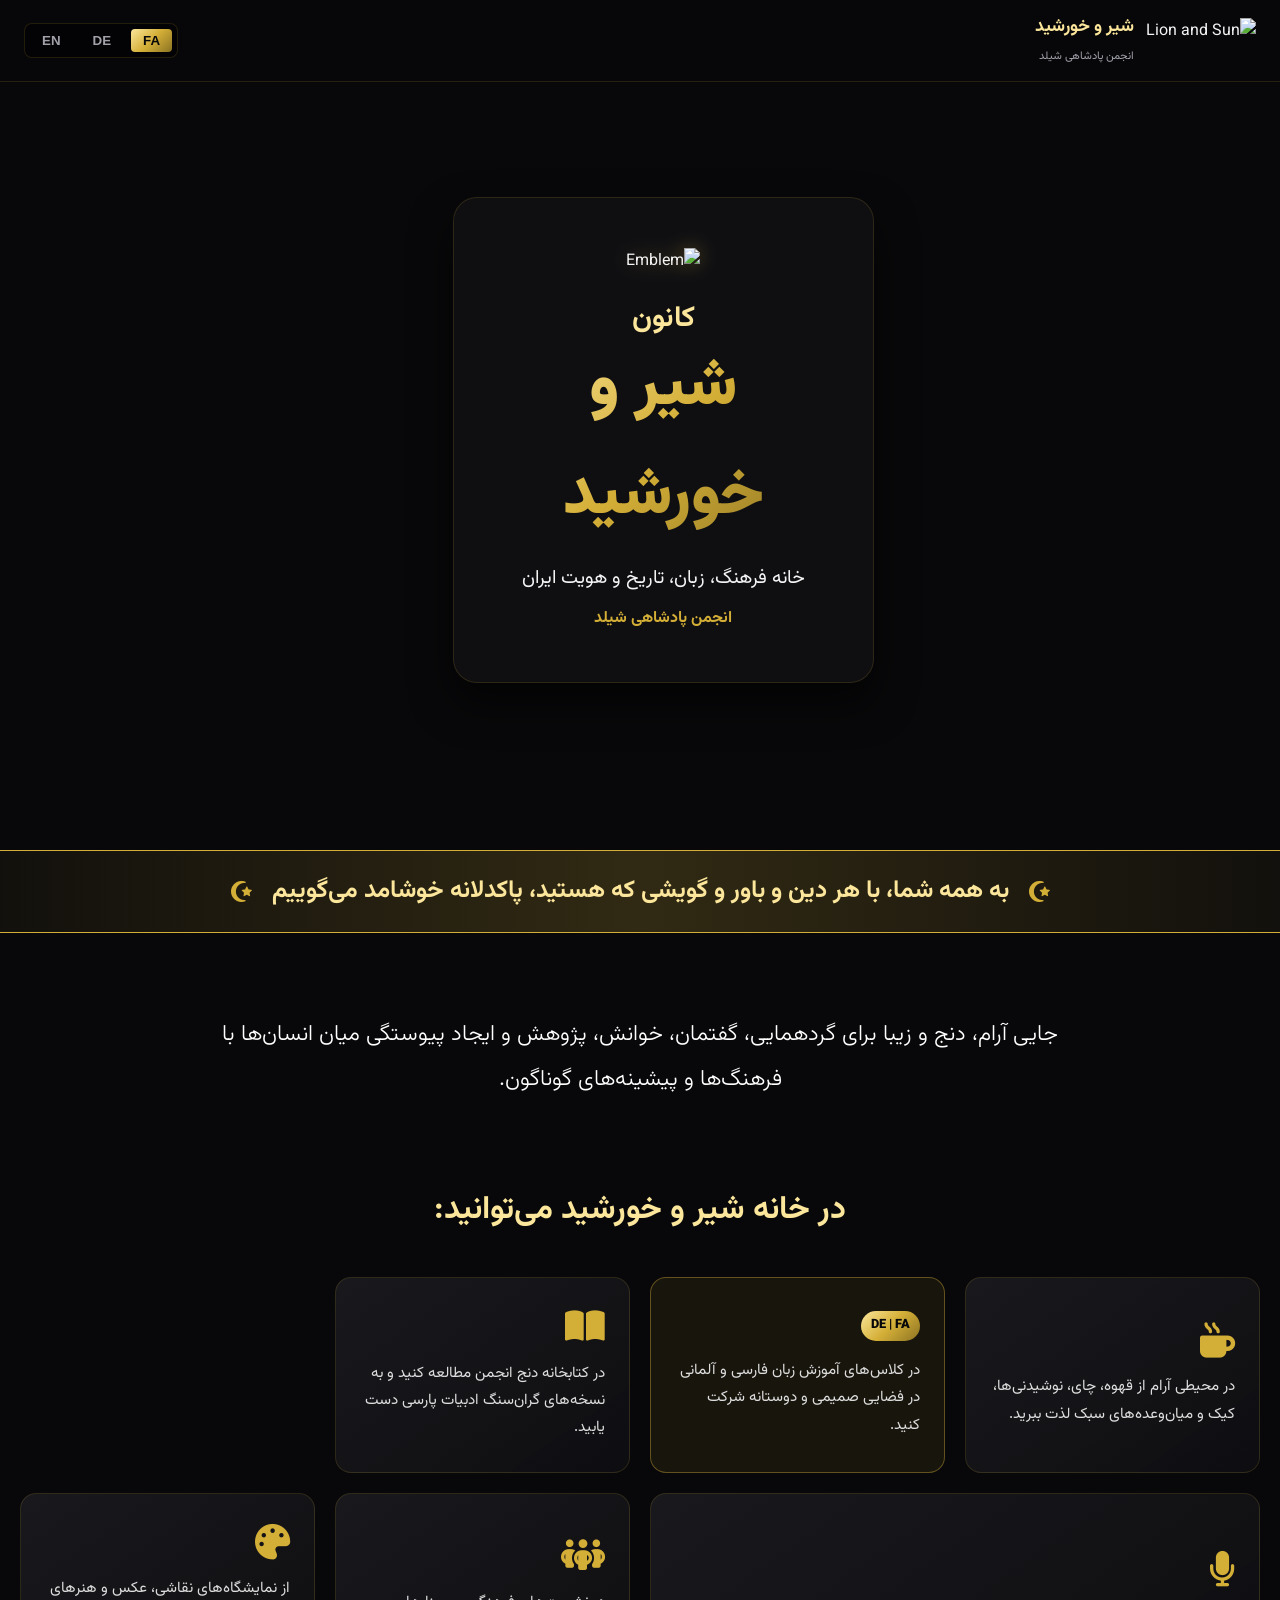
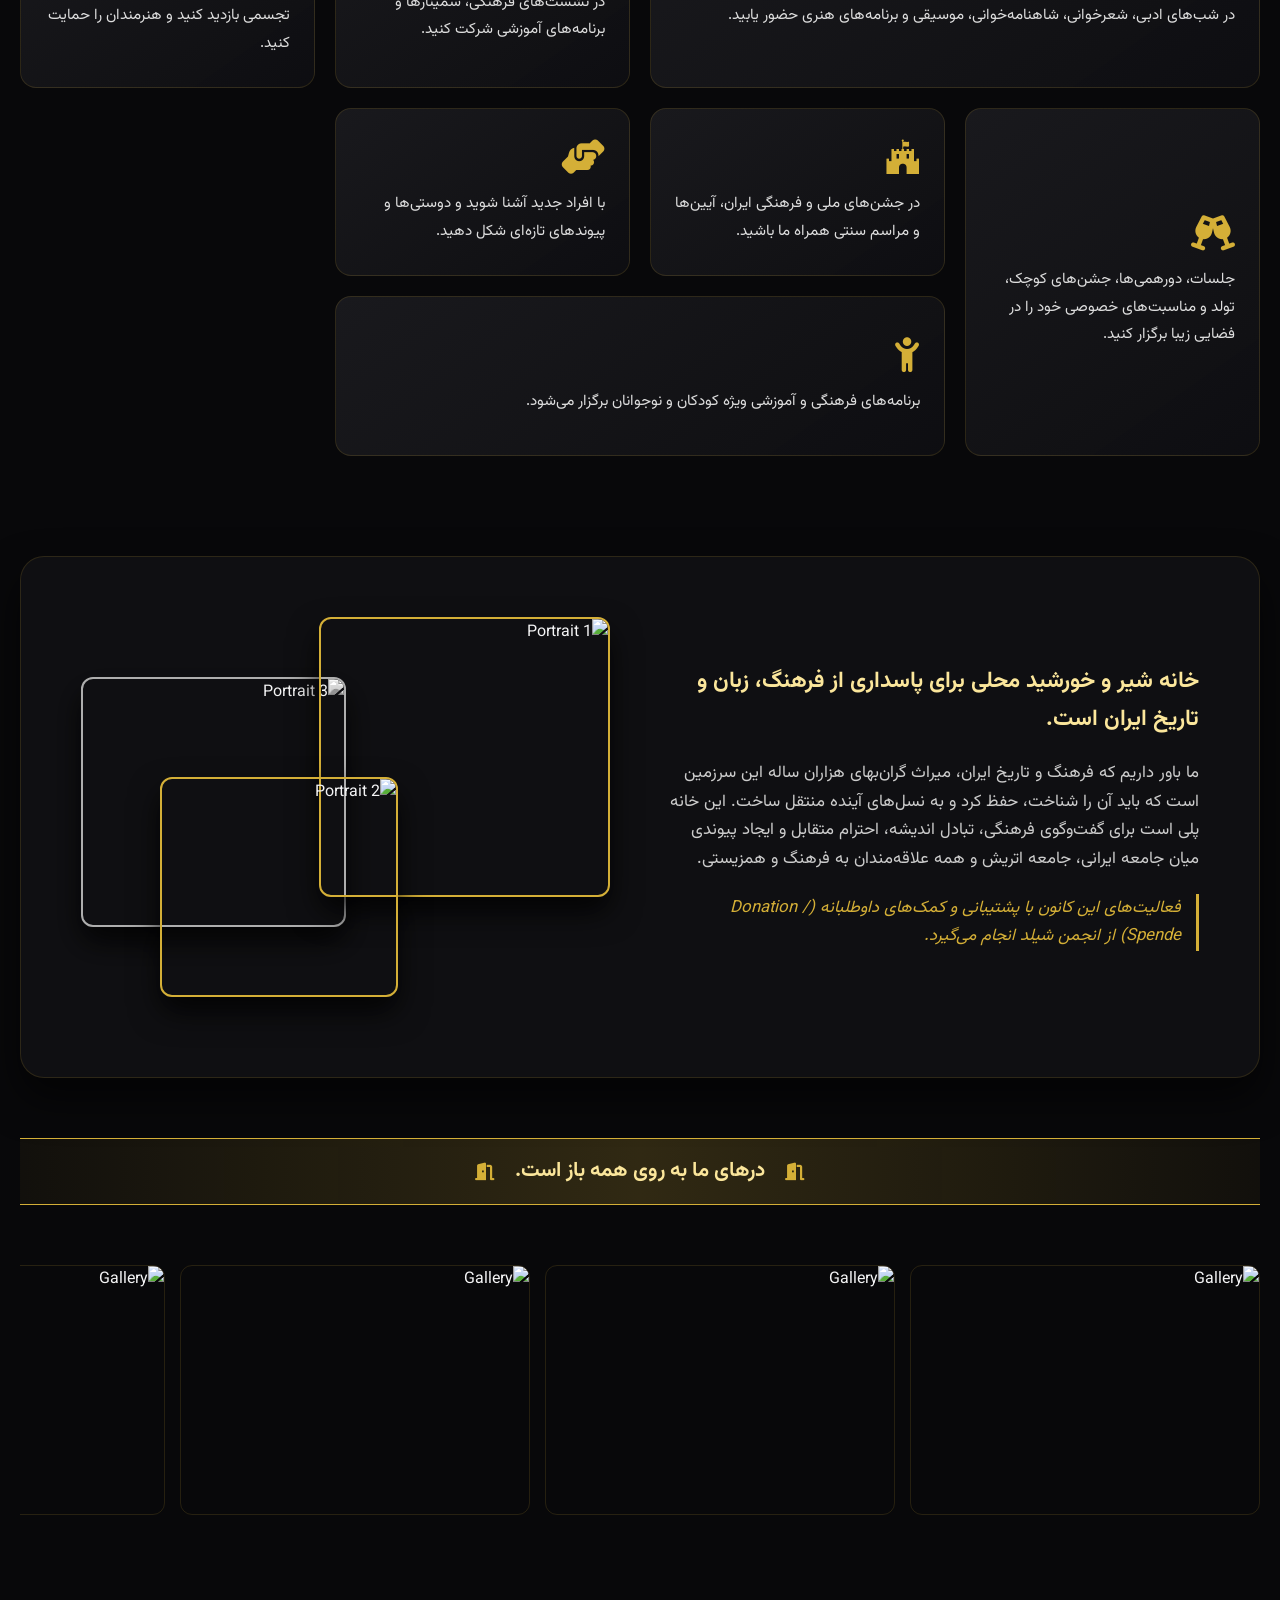
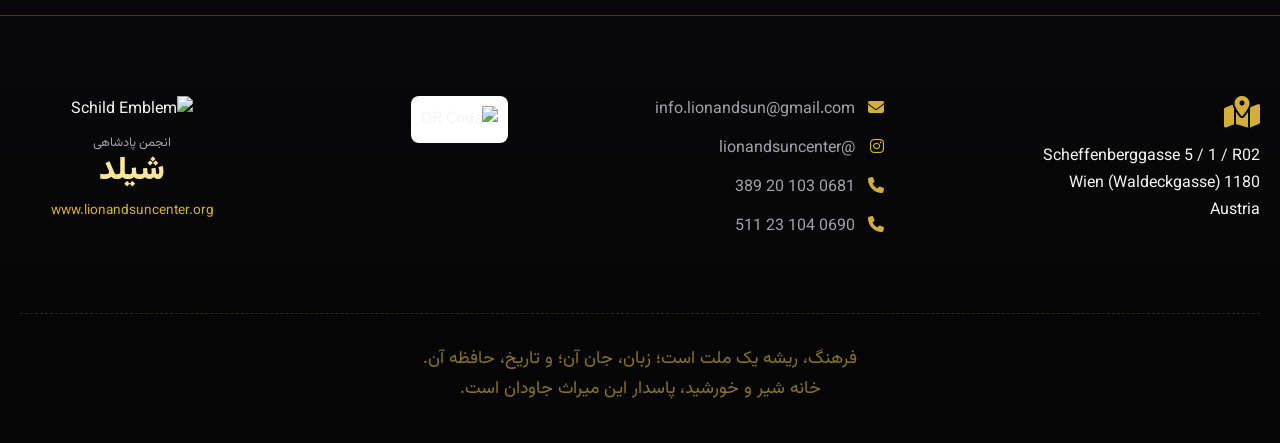
==== __index.html @ ae2c1c5e "Rename index.html to __index.html" ====
<!DOCTYPE html>
<html lang="fa" dir="rtl">
<head>
    <meta charset="UTF-8">
    <meta name="viewport" content="width=device-width, initial-scale=1.0">
    <title>کانون شیر و خورشید | خانه فرهنگ ایران</title>
    
    <!-- Premium Fonts -->
    <link rel="preconnect" href="https://fonts.googleapis.com">
    <link rel="preconnect" href="https://fonts.gstatic.com" crossorigin>
    <link href="https://fonts.googleapis.com/css2?family=Playfair+Display:ital,wght@0,400..700;1,400..700&family=Vazirmatn:wght@300;400;500;700;900&display=swap" rel="stylesheet">
    
    <!-- Icons -->
    <link rel="stylesheet" href="https://cdnjs.cloudflare.com/ajax/libs/font-awesome/6.5.1/css/all.min.css">
    
    <link rel="stylesheet" href="css/style.css">
</head>
<body>

    <!-- Fixed Glass Navigation -->
    <nav class="glass-nav">
        <div class="nav-content">
            <div class="logo-group">
                <img src="assets/images/logo.png" alt="Lion and Sun" class="nav-logo">
                <div class="nav-text">
                    <h1 data-i18n="nav_title">شیر و خورشید</h1>
                    <span data-i18n="nav_sub">انجمن پادشاهی شیلد</span>
                </div>
            </div>
            
            <div class="lang-selector">
                <button onclick="changeLanguage('fa')" class="lang-btn active">FA</button>
                <button onclick="changeLanguage('de')" class="lang-btn">DE</button>
                <button onclick="changeLanguage('en')" class="lang-btn">EN</button>
            </div>
        </div>
    </nav>

    <!-- Parallax Hero Section -->
    <header class="hero">
        <div class="hero-bg"></div>
        <div class="hero-content reveal">
            <div class="glass-card hero-glass">
                <img src="assets/images/logo.png" alt="Emblem" class="hero-emblem">
                <h2 class="kanun-text" data-i18n="kanun">کانون</h2>
                <h1 class="main-title" data-i18n="lion_sun">شیر و خورشید</h1>
                <p class="tagline" data-i18n="tagline">خانه فرهنگ، زبان، تاریخ و هویت ایران</p>
                <p class="sub-tagline" data-i18n="schild_assoc">انجمن پادشاهی شیلد</p>
            </div>
        </div>
    </header>

    <!-- Welcome Glowing Banner -->
    <div class="gold-ribbon reveal">
        <i class="fa-solid fa-star-and-crescent ribbon-icon"></i>
        <h3 data-i18n="welcome_msg">به همه شما، با هر دین و باور و گویشی که هستید، پاکدلانه خوشامد می‌گوییم</h3>
        <i class="fa-solid fa-star-and-crescent ribbon-icon"></i>
    </div>

    <main class="main-container">
        
        <!-- Intro Section -->
        <section class="intro-section reveal">
            <p class="intro-text" data-i18n="intro_text">جایی آرام، دنج و زیبا برای گردهمایی، گفتمان، خوانش، پژوهش و ایجاد پیوستگی میان انسان‌ها با فرهنگ‌ها و پیشینه‌های گوناگون.</p>
        </section>

        <!-- Advanced Bento Box Features -->
        <section class="features-section reveal">
            <h2 class="section-heading" data-i18n="features_title">در خانه شیر و خورشید می‌توانید:</h2>
            
            <div class="bento-grid">
                <div class="bento-card reveal">
                    <i class="fa-solid fa-mug-hot bento-icon"></i>
                    <p data-i18n="f1">در محیطی آرام از قهوه، چای، نوشیدنی‌ها، کیک و میان‌وعده‌های سبک لذت ببرید.</p>
                </div>
                
                <div class="bento-card feature-highlight reveal">
                    <div class="lang-badge">DE | FA</div>
                    <p data-i18n="f2">در کلاس‌های آموزش زبان فارسی و آلمانی در فضایی صمیمی و دوستانه شرکت کنید.</p>
                </div>

                <div class="bento-card reveal">
                    <i class="fa-solid fa-book-open bento-icon"></i>
                    <p data-i18n="f3">در کتابخانه دنج انجمن مطالعه کنید و به نسخه‌های گران‌سنگ ادبیات پارسی دست یابید.</p>
                </div>

                <div class="bento-card wide-card reveal">
                    <i class="fa-solid fa-microphone bento-icon"></i>
                    <p data-i18n="f4">در شب‌های ادبی، شعرخوانی، شاهنامه‌خوانی، موسیقی و برنامه‌های هنری حضور یابید.</p>
                </div>

                <div class="bento-card reveal">
                    <i class="fa-solid fa-people-group bento-icon"></i>
                    <p data-i18n="f5">در نشست‌های فرهنگی، سمینارها و برنامه‌های آموزشی شرکت کنید.</p>
                </div>

                <div class="bento-card reveal">
                    <i class="fa-solid fa-palette bento-icon"></i>
                    <p data-i18n="f6">از نمایشگاه‌های نقاشی، عکس و هنرهای تجسمی بازدید کنید و هنرمندان را حمایت کنید.</p>
                </div>

                <div class="bento-card tall-card reveal">
                    <i class="fa-solid fa-champagne-glasses bento-icon"></i>
                    <p data-i18n="f7">جلسات، دورهمی‌ها، جشن‌های کوچک، تولد و مناسبت‌های خصوصی خود را در فضایی زیبا برگزار کنید.</p>
                </div>

                <div class="bento-card reveal">
                    <i class="fa-brands fa-fort-awesome bento-icon"></i>
                    <p data-i18n="f8">در جشن‌های ملی و فرهنگی ایران، آیین‌ها و مراسم سنتی همراه ما باشید.</p>
                </div>

                <div class="bento-card reveal">
                    <i class="fa-solid fa-handshake-angle bento-icon"></i>
                    <p data-i18n="f9">با افراد جدید آشنا شوید و دوستی‌ها و پیوندهای تازه‌ای شکل دهید.</p>
                </div>

                <div class="bento-card wide-card reveal">
                    <i class="fa-solid fa-child-reaching bento-icon"></i>
                    <p data-i18n="f10">برنامه‌های فرهنگی و آموزشی ویژه کودکان و نوجوانان برگزار می‌شود.</p>
                </div>
            </div>
        </section>

        <!-- Elegant About Section -->
        <section class="about-section glass-card reveal">
            <div class="about-content">
                <p class="highlight-text" data-i18n="about_p1">خانه شیر و خورشید محلی برای پاسداری از فرهنگ، زبان و تاریخ ایران است.</p>
                <p data-i18n="about_p2">ما باور داریم که فرهنگ و تاریخ ایران، میراث گران‌بهای هزاران ساله این سرزمین است که باید آن را شناخت، حفظ کرد و به نسل‌های آینده منتقل ساخت. این خانه پلی است برای گفت‌وگوی فرهنگی، تبادل اندیشه، احترام متقابل و ایجاد پیوندی میان جامعه ایرانی، جامعه اتریش و همه علاقه‌مندان به فرهنگ و همزیستی.</p>
                <p class="donation-text" data-i18n="about_p3">فعالیت‌های این کانون با پشتیبانی و کمک‌های داوطلبانه (Donation / Spende) از انجمن شیلد انجام می‌گیرد.</p>
            </div>
            <div class="about-portraits">
                <img src="assets/images/portrait-1.jpg" alt="Portrait 1" class="overlap-img img-1">
                <img src="assets/images/portrait-2.jpg" alt="Portrait 2" class="overlap-img img-2">
                <img src="assets/images/portrait-3.jpg" alt="Portrait 3" class="overlap-img img-3">
            </div>
        </section>

        <!-- Secondary Banner -->
        <div class="gold-ribbon ribbon-small reveal">
            <i class="fa-solid fa-door-open ribbon-icon"></i>
            <h3 data-i18n="open_msg">درهای ما به روی همه باز است.</h3>
            <i class="fa-solid fa-door-open ribbon-icon"></i>
        </div>

        <!-- Dynamic Photo Gallery -->
        <section class="gallery-section reveal">
            <div class="gallery-track">
                <img src="assets/images/gallery-1.jpg" alt="Gallery">
                <img src="assets/images/gallery-2.jpg" alt="Gallery">
                <img src="assets/images/gallery-3.jpg" alt="Gallery">
                <img src="assets/images/gallery-4.jpg" alt="Gallery">
                <img src="assets/images/gallery-5.jpg" alt="Gallery">
            </div>
        </section>

    </main>

    <!-- Luxury Footer -->
    <footer class="premium-footer reveal">
        <div class="footer-grid">
            
            <div class="footer-col location-col">
                <i class="fa-solid fa-map-location-dot gold-icon large-icon"></i>
                <p>Scheffenberggasse 5 / 1 / R02</p>
                <p>1180 Wien (Waldeckgasse)</p>
                <p>Austria</p>
            </div>

            <div class="footer-col contact-col">
                <a href="mailto:info.lionandsun@gmail.com" class="contact-link"><i class="fa-solid fa-envelope"></i> info.lionandsun@gmail.com</a>
                <a href="https://instagram.com/lionandsuncenter" class="contact-link" target="_blank"><i class="fa-brands fa-instagram"></i> @lionandsuncenter</a>
                <a href="tel:+4368110320389" class="contact-link"><i class="fa-solid fa-phone"></i> 0681 103 20 389</a>
                <a href="tel:+4369010423511" class="contact-link"><i class="fa-solid fa-phone"></i> 0690 104 23 511</a>
            </div>

            <div class="footer-col qr-col">
                <div class="qr-frame">
                    <img src="assets/images/qr-code.png" alt="QR Code">
                </div>
            </div>

            <div class="footer-col brand-col">
                <img src="assets/images/schild-logo.png" alt="Schild Emblem" class="footer-logo">
                <p class="brand-sub" data-i18n="schild_p1">انجمن پادشاهی</p>
                <h2 class="brand-main" data-i18n="schild_p2">شیلد</h2>
                <a href="https://www.lionandsuncenter.org" target="_blank" class="web-link">www.lionandsuncenter.org</a>
            </div>
            
        </div>

        <div class="footer-quote">
            <p data-i18n="bottom_quote">فرهنگ، ریشه یک ملت است؛ زبان، جان آن؛ و تاریخ، حافظه آن.<br>خانه شیر و خورشید، پاسدار این میراث جاودان است.</p>
        </div>
    </footer>

    <script src="js/lang.js"></script>
    <script src="js/main.js"></script>
</body>
</html>
---- css/style.css ----
:root {
    --bg-deep: #08080a;
    --gold-main: #d4af37;
    --gold-light: #fbe69b;
    --gold-dark: #8c7323;
    --gold-gradient: linear-gradient(135deg, #fbe69b 0%, #d4af37 50%, #8c7323 100%);
    --glass-bg: rgba(20, 20, 24, 0.65);
    --glass-border: 1px solid rgba(212, 175, 55, 0.15);
    --text-main: #f4f4f5;
    --text-muted: #a1a1aa;
}

* { margin: 0; padding: 0; box-sizing: border-box; }

body {
    background-color: var(--bg-deep);
    color: var(--text-main);
    font-family: 'Vazirmatn', sans-serif;
    line-height: 1.7;
    overflow-x: hidden;
}

/* Animations & Scroll Reveals */
.reveal {
    opacity: 0;
    transform: translateY(40px);
    transition: all 0.8s cubic-bezier(0.5, 0, 0, 1);
}
.reveal.active {
    opacity: 1;
    transform: translateY(0);
}

/* Typography Enhancements */
.gold-text {
    background: var(--gold-gradient);
    -webkit-background-clip: text;
    -webkit-text-fill-color: transparent;
}

/* Glass Navigation */
.glass-nav {
    position: fixed;
    top: 0; width: 100%; z-index: 1000;
    background: rgba(8, 8, 10, 0.8);
    backdrop-filter: blur(16px);
    border-bottom: var(--glass-border);
}
.nav-content {
    max-width: 1400px; margin: 0 auto;
    padding: 12px 24px;
    display: flex; justify-content: space-between; align-items: center;
}
.logo-group { display: flex; align-items: center; gap: 12px; }
.nav-logo { height: 45px; }
.nav-text h1 { font-size: 1.1rem; color: var(--gold-light); }
.nav-text span { font-size: 0.7rem; color: var(--text-muted); }

.lang-selector { display: flex; gap: 8px; background: rgba(0,0,0,0.5); padding: 5px; border-radius: 8px; border: var(--glass-border); }
.lang-btn {
    background: transparent; border: none; color: var(--text-muted);
    padding: 4px 12px; border-radius: 4px; cursor: pointer; font-weight: bold; transition: 0.3s;
}
.lang-btn.active, .lang-btn:hover { background: var(--gold-gradient); color: var(--bg-deep); }

/* Parallax Hero */
.hero {
    position: relative; height: 90vh; min-height: 600px;
    display: flex; align-items: center; justify-content: center;
    padding-top: 70px;
}
.hero-bg {
    position: absolute; inset: 0;
    background: url('../assets/images/hero-bg.jpg') center/cover fixed;
    filter: brightness(0.3) sepia(0.2) hue-rotate(-10deg);
    z-index: -1;
}
.glass-card {
    background: var(--glass-bg);
    backdrop-filter: blur(20px);
    border: var(--glass-border);
    border-radius: 24px;
    box-shadow: 0 20px 40px rgba(0,0,0,0.6);
}
.hero-glass { padding: 50px; text-align: center; max-width: 600px; width: 90%; }
.hero-emblem { width: 120px; margin-bottom: 20px; filter: drop-shadow(0 0 10px rgba(212,175,55,0.4)); }
.kanun-text { font-size: 1.8rem; color: var(--gold-light); }
.main-title { font-size: 4rem; font-weight: 900; background: var(--gold-gradient); -webkit-background-clip: text; -webkit-text-fill-color: transparent; margin: -10px 0 10px; }
.tagline { font-size: 1.2rem; margin-bottom: 10px; }
.sub-tagline { color: var(--gold-main); font-weight: bold; }

/* Ribbons */
.gold-ribbon {
    background: linear-gradient(90deg, rgba(212,175,55,0.05), rgba(212,175,55,0.2), rgba(212,175,55,0.05));
    border-top: 1px solid var(--gold-main);
    border-bottom: 1px solid var(--gold-main);
    padding: 20px; text-align: center;
    display: flex; justify-content: center; align-items: center; gap: 20px;
    color: var(--gold-light); font-size: 1.3rem; margin: 40px 0;
}
.ribbon-small { font-size: 1.1rem; padding: 15px; margin: 60px 0; }
.ribbon-icon { color: var(--gold-main); }

/* Main Container */
.main-container { max-width: 1300px; margin: 0 auto; padding: 0 20px; }

/* Intro */
.intro-section { text-align: center; padding: 40px 0 80px; max-width: 900px; margin: 0 auto; }
.intro-text { font-size: 1.4rem; font-weight: 300; line-height: 2; color: #fff; }

/* Bento Grid Features */
.section-heading { text-align: center; font-size: 2rem; color: var(--gold-light); margin-bottom: 40px; }
.bento-grid {
    display: grid;
    grid-template-columns: repeat(auto-fit, minmax(280px, 1fr));
    grid-auto-rows: minmax(160px, auto);
    gap: 20px;
}
.bento-card {
    background: linear-gradient(145deg, rgba(30,30,35,0.8), rgba(15,15,18,0.9));
    border: var(--glass-border); border-radius: 16px;
    padding: 30px 24px;
    display: flex; flex-direction: column; justify-content: center; align-items: flex-start;
    transition: transform 0.4s, box-shadow 0.4s, border-color 0.4s;
    position: relative; overflow: hidden;
}
.bento-card:hover {
    transform: translateY(-5px) scale(1.02);
    border-color: var(--gold-main);
    box-shadow: 0 10px 30px rgba(212, 175, 55, 0.15);
}
.bento-card::before {
    content: ''; position: absolute; top: 0; left: 0; width: 100%; height: 4px;
    background: var(--gold-gradient); opacity: 0; transition: 0.4s;
}
.bento-card:hover::before { opacity: 1; }
.bento-icon { font-size: 2.2rem; color: var(--gold-main); margin-bottom: 16px; }
.bento-card p { font-size: 0.95rem; line-height: 1.8; color: #ddd; }

/* Grid Special Sizing */
.wide-card { grid-column: span 2; }
.tall-card { grid-row: span 2; }
.feature-highlight { background: rgba(212, 175, 55, 0.08); border-color: rgba(212, 175, 55, 0.4); }
.lang-badge {
    background: var(--gold-gradient); color: var(--bg-deep); font-weight: 900;
    padding: 4px 10px; border-radius: 20px; font-size: 0.8rem; margin-bottom: 16px;
}

/* About Section */
.about-section {
    display: grid; grid-template-columns: 1fr 1fr; gap: 60px;
    padding: 60px; margin-top: 100px; align-items: center;
}
.about-content p { margin-bottom: 20px; font-size: 1.05rem; color: #ccc; }
.highlight-text { font-size: 1.4rem !important; font-weight: bold; color: var(--gold-light) !important; }
.donation-text { font-style: italic; color: var(--gold-main) !important; border-right: 3px solid var(--gold-main); padding-right: 15px; }

/* Overlapping Portraits */
.about-portraits { position: relative; height: 400px; }
.overlap-img {
    position: absolute; border: 2px solid var(--gold-main); border-radius: 12px;
    box-shadow: 0 15px 30px rgba(0,0,0,0.8); object-fit: cover; transition: 0.5s;
}
.img-1 { width: 55%; height: 280px; top: 0; right: 0; z-index: 2; }
.img-2 { width: 45%; height: 220px; bottom: 20px; right: 40%; z-index: 3; }
.img-3 { width: 50%; height: 250px; top: 60px; left: 0; z-index: 1; filter: grayscale(100%); }
.overlap-img:hover { transform: scale(1.05); z-index: 10; filter: grayscale(0%); border-color: #fff; }

/* Horizontal Gallery */
.gallery-section { margin-bottom: 80px; overflow-x: auto; padding-bottom: 20px; scrollbar-width: thin; scrollbar-color: var(--gold-main) var(--bg-deep); }
.gallery-track { display: flex; gap: 15px; width: max-content; }
.gallery-track img { height: 250px; width: 350px; object-fit: cover; border-radius: 12px; border: var(--glass-border); transition: 0.4s; }
.gallery-track img:hover { transform: scale(1.03); border-color: var(--gold-main); }

/* Footer */
.premium-footer {
    background: linear-gradient(180deg, var(--bg-deep) 0%, #050506 100%);
    border-top: 1px solid rgba(212, 175, 55, 0.3); padding: 80px 20px 40px;
}
.footer-grid {
    max-width: 1300px; margin: 0 auto; display: grid;
    grid-template-columns: 1.5fr 1.5fr 1fr 1fr; gap: 40px; margin-bottom: 60px;
}
.gold-icon { color: var(--gold-main); margin-bottom: 15px; }
.large-icon { font-size: 2rem; }
.contact-link { display: block; color: var(--text-muted); text-decoration: none; margin-bottom: 12px; transition: 0.3s; }
.contact-link:hover { color: var(--gold-light); transform: translateX(-5px); }
.contact-link i { color: var(--gold-main); width: 25px; }
.qr-frame { background: #fff; padding: 10px; border-radius: 8px; display: inline-block; }
.qr-frame img { width: 120px; height: 120px; }
.brand-col { text-align: center; }
.footer-logo { width: 60px; margin-bottom: 10px; }
.brand-sub { font-size: 0.8rem; color: var(--text-muted); }
.brand-main { font-size: 2rem; color: var(--gold-light); font-weight: 900; line-height: 1; margin-bottom: 10px; }
.web-link { color: var(--gold-main); text-decoration: none; font-size: 0.85rem; }

.footer-quote { text-align: center; color: var(--gold-dark); font-size: 1.1rem; border-top: 1px dashed rgba(212, 175, 55, 0.2); padding-top: 30px; }

/* Mobile Adaptations */
@media (max-width: 1024px) {
    .wide-card, .tall-card { grid-column: span 1; grid-row: span 1; }
    .about-section { grid-template-columns: 1fr; padding: 40px 20px; }
    .about-portraits { height: 350px; margin-top: 40px; }
}

@media (max-width: 768px) {
    .hero { min-height: 80vh; }
    .main-title { font-size: 2.8rem; }
    .gold-ribbon { font-size: 1rem; flex-direction: column; text-align: center; gap: 10px; }
    .footer-grid { grid-template-columns: 1fr 1fr; text-align: center; }
    .contact-link:hover { transform: none; }
    .brand-col { grid-column: span 2; }
}

@media (max-width: 480px) {
    .footer-grid { grid-template-columns: 1fr; }
    .brand-col { grid-column: span 1; }
    .nav-text { display: none; }
}
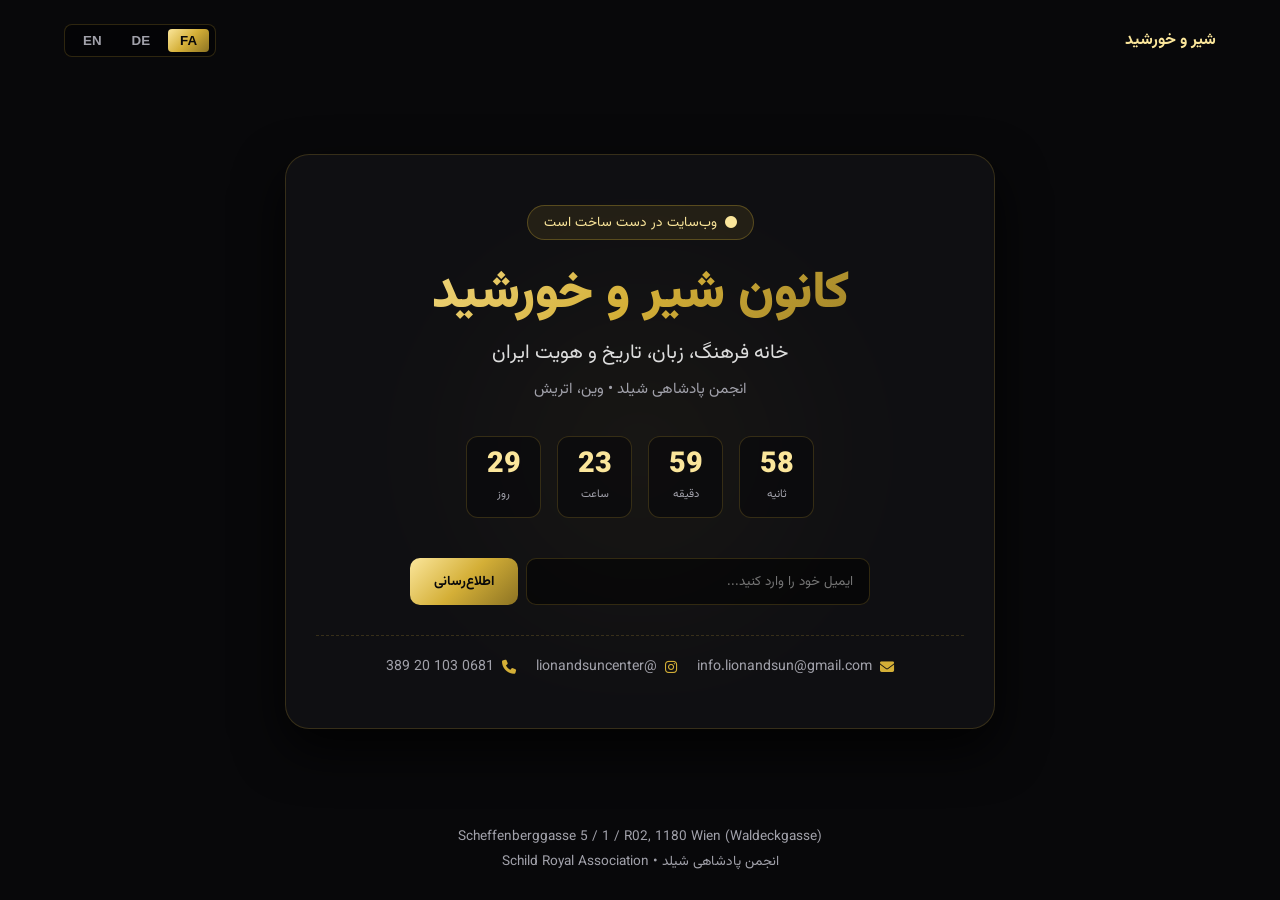
==== commit 46b3cea0: "feat: overhaul site UI with sticky header, progress bar, animated navigation, and refined hero secti" ====
--- a/__index.html
+++ b/__index.html
@@ -3,197 +3,469 @@
 <head>
     <meta charset="UTF-8">
     <meta name="viewport" content="width=device-width, initial-scale=1.0">
-    <title>کانون شیر و خورشید | خانه فرهنگ ایران</title>
+    <title>کانون شیر و خورشید | به‌زودی ...</title>
     
-    <!-- Premium Fonts -->
+    <!-- Google Fonts -->
     <link rel="preconnect" href="https://fonts.googleapis.com">
     <link rel="preconnect" href="https://fonts.gstatic.com" crossorigin>
-    <link href="https://fonts.googleapis.com/css2?family=Playfair+Display:ital,wght@0,400..700;1,400..700&family=Vazirmatn:wght@300;400;500;700;900&display=swap" rel="stylesheet">
+    <link href="https://fonts.googleapis.com/css2?family=Vazirmatn:wght@300;400;500;700;900&display=swap" rel="stylesheet">
     
-    <!-- Icons -->
+    <!-- FontAwesome Icons -->
     <link rel="stylesheet" href="https://cdnjs.cloudflare.com/ajax/libs/font-awesome/6.5.1/css/all.min.css">
     
-    <link rel="stylesheet" href="css/style.css">
+    <style>
+        :root {
+            --bg-deep: #08080a;
+            --gold-main: #d4af37;
+            --gold-light: #fbe69b;
+            --gold-dark: #8c7323;
+            --gold-gradient: linear-gradient(135deg, #fbe69b 0%, #d4af37 50%, #8c7323 100%);
+            --glass-bg: rgba(20, 20, 24, 0.65);
+            --glass-border: 1px solid rgba(212, 175, 55, 0.2);
+            --text-main: #f4f4f5;
+            --text-muted: #a1a1aa;
+        }
+
+        * {
+            margin: 0;
+            padding: 0;
+            box-sizing: border-box;
+        }
+
+        body {
+            background-color: var(--bg-deep);
+            color: var(--text-main);
+            font-family: 'Vazirmatn', sans-serif;
+            min-height: 100vh;
+            display: flex;
+            flex-direction: column;
+            justify-content: space-between;
+            align-items: center;
+            overflow-x: hidden;
+            position: relative;
+        }
+
+        /* Ambient Background Glow */
+        .bg-glow {
+            position: absolute;
+            width: 500px;
+            height: 500px;
+            background: radial-gradient(circle, rgba(212, 175, 55, 0.12) 0%, rgba(8, 8, 10, 0) 70%);
+            top: 50%;
+            left: 50%;
+            transform: translate(-50%, -50%);
+            z-index: -1;
+            pointer-events: none;
+        }
+
+        /* Header / Language Switcher */
+        header {
+            width: 100%;
+            max-width: 1200px;
+            padding: 24px;
+            display: flex;
+            justify-content: space-between;
+            align-items: center;
+        }
+
+        .brand-mini {
+            display: flex;
+            align-items: center;
+            gap: 12px;
+        }
+
+        .brand-mini img {
+            height: 40px;
+            object-fit: contain;
+        }
+
+        .brand-title {
+            font-size: 1rem;
+            color: var(--gold-light);
+            font-weight: 700;
+        }
+
+        .lang-selector {
+            display: flex;
+            gap: 6px;
+            background: rgba(0,0,0,0.4);
+            padding: 4px 6px;
+            border-radius: 8px;
+            border: var(--glass-border);
+        }
+
+        .lang-btn {
+            background: transparent;
+            border: none;
+            color: var(--text-muted);
+            padding: 4px 12px;
+            border-radius: 4px;
+            cursor: pointer;
+            font-weight: 700;
+            transition: 0.3s;
+        }
+
+        .lang-btn.active, .lang-btn:hover {
+            background: var(--gold-gradient);
+            color: var(--bg-deep);
+        }
+
+        /* Main Glass Card */
+        main {
+            width: 100%;
+            max-width: 750px;
+            padding: 0 20px;
+            margin: 40px 0;
+        }
+
+        .card {
+            background: var(--glass-bg);
+            backdrop-filter: blur(20px);
+            border: var(--glass-border);
+            border-radius: 24px;
+            padding: 50px 30px;
+            text-align: center;
+            box-shadow: 0 20px 50px rgba(0, 0, 0, 0.8);
+            position: relative;
+        }
+
+        .badge {
+            display: inline-flex;
+            align-items: center;
+            gap: 8px;
+            background: rgba(212, 175, 55, 0.1);
+            border: 1px solid rgba(212, 175, 55, 0.3);
+            color: var(--gold-light);
+            padding: 6px 16px;
+            border-radius: 20px;
+            font-size: 0.85rem;
+            margin-bottom: 24px;
+        }
+
+        .badge i {
+            font-size: 0.75rem;
+            animation: pulse 2s infinite;
+        }
+
+        @keyframes pulse {
+            0%, 100% { opacity: 1; }
+            50% { opacity: 0.3; }
+        }
+
+        .main-title {
+            font-size: 3.2rem;
+            font-weight: 900;
+            background: var(--gold-gradient);
+            -webkit-background-clip: text;
+            -webkit-text-fill-color: transparent;
+            margin-bottom: 12px;
+            line-height: 1.2;
+        }
+
+        .subtitle {
+            font-size: 1.25rem;
+            color: #ddd;
+            margin-bottom: 8px;
+        }
+
+        .tagline {
+            font-size: 0.95rem;
+            color: var(--text-muted);
+            margin-bottom: 35px;
+        }
+
+        /* Countdown */
+        .countdown {
+            display: flex;
+            justify-content: center;
+            gap: 16px;
+            margin-bottom: 40px;
+            direction: ltr;
+        }
+
+        .time-box {
+            background: rgba(10, 10, 12, 0.7);
+            border: var(--glass-border);
+            border-radius: 12px;
+            padding: 14px;
+            min-width: 75px;
+        }
+
+        .time-box span {
+            display: block;
+            font-size: 1.8rem;
+            font-weight: 900;
+            color: var(--gold-light);
+            line-height: 1;
+        }
+
+        .time-box label {
+            font-size: 0.7rem;
+            color: var(--text-muted);
+            text-transform: uppercase;
+            margin-top: 6px;
+            display: block;
+        }
+
+        /* Notify Form */
+        .notify-form {
+            display: flex;
+            max-width: 460px;
+            margin: 0 auto 30px;
+            gap: 8px;
+        }
+
+        .notify-input {
+            flex: 1;
+            background: rgba(0, 0, 0, 0.5);
+            border: var(--glass-border);
+            border-radius: 10px;
+            padding: 12px 16px;
+            color: #fff;
+            font-family: inherit;
+            outline: none;
+            transition: 0.3s;
+        }
+
+        .notify-input:focus {
+            border-color: var(--gold-main);
+        }
+
+        .notify-btn {
+            background: var(--gold-gradient);
+            border: none;
+            border-radius: 10px;
+            padding: 12px 24px;
+            color: var(--bg-deep);
+            font-weight: 700;
+            font-family: inherit;
+            cursor: pointer;
+            transition: 0.3s;
+            white-space: nowrap;
+        }
+
+        .notify-btn:hover {
+            transform: translateY(-2px);
+            box-shadow: 0 5px 15px rgba(212, 175, 55, 0.3);
+        }
+
+        /* Quick Contact Links */
+        .contact-bar {
+            display: flex;
+            justify-content: center;
+            flex-wrap: wrap;
+            gap: 20px;
+            padding-top: 20px;
+            border-top: 1px dashed rgba(212, 175, 55, 0.2);
+        }
+
+        .contact-item {
+            color: var(--text-muted);
+            text-decoration: none;
+            font-size: 0.88rem;
+            display: flex;
+            align-items: center;
+            gap: 8px;
+            transition: 0.3s;
+        }
+
+        .contact-item:hover {
+            color: var(--gold-light);
+        }
+
+        .contact-item i {
+            color: var(--gold-main);
+        }
+
+        /* Footer */
+        footer {
+            padding: 24px;
+            text-align: center;
+            color: var(--text-muted);
+            font-size: 0.85rem;
+        }
+
+        footer p {
+            margin-bottom: 4px;
+        }
+
+        /* Mobile Adaptations */
+        @media (max-width: 600px) {
+            .main-title { font-size: 2.3rem; }
+            .card { padding: 35px 20px; }
+            .countdown { gap: 8px; }
+            .time-box { min-width: 65px; padding: 10px; }
+            .time-box span { font-size: 1.4rem; }
+            .notify-form { flex-direction: column; }
+            .notify-btn { width: 100%; }
+        }
+    </style>
 </head>
 <body>
 
-    <!-- Fixed Glass Navigation -->
-    <nav class="glass-nav">
-        <div class="nav-content">
-            <div class="logo-group">
-                <img src="assets/images/logo.png" alt="Lion and Sun" class="nav-logo">
-                <div class="nav-text">
-                    <h1 data-i18n="nav_title">شیر و خورشید</h1>
-                    <span data-i18n="nav_sub">انجمن پادشاهی شیلد</span>
+    <div class="bg-glow"></div>
+
+    <!-- Header -->
+    <header>
+        <div class="brand-mini">
+            <img src="assets/images/logo.png" alt="Logo" onerror="this.style.display='none'">
+            <span class="brand-title" data-i18n="brand">شیر و خورشید</span>
+        </div>
+
+        <div class="lang-selector">
+            <button onclick="changeLanguage('fa')" class="lang-btn active">FA</button>
+            <button onclick="changeLanguage('de')" class="lang-btn">DE</button>
+            <button onclick="changeLanguage('en')" class="lang-btn">EN</button>
+        </div>
+    </header>
+
+    <!-- Main Content -->
+    <main>
+        <div class="card">
+            
+            <div class="badge">
+                <i class="fa-solid fa-circle"></i>
+                <span data-i18n="status">وب‌سایت در دست ساخت است</span>
+            </div>
+
+            <h1 class="main-title" data-i18n="title">کانون شیر و خورشید</h1>
+            <p class="subtitle" data-i18n="subtitle">خانه فرهنگ، زبان، تاریخ و هویت ایران</p>
+            <p class="tagline" data-i18n="tagline">انجمن پادشاهی شیلد • وین، اتریش</p>
+
+            <!-- Countdown Timer -->
+            <div class="countdown">
+                <div class="time-box">
+                    <span id="days">00</span>
+                    <label data-i18n="d">روز</label>
+                </div>
+                <div class="time-box">
+                    <span id="hours">00</span>
+                    <label data-i18n="h">ساعت</label>
+                </div>
+                <div class="time-box">
+                    <span id="minutes">00</span>
+                    <label data-i18n="m">دقیقه</label>
+                </div>
+                <div class="time-box">
+                    <span id="seconds">00</span>
+                    <label data-i18n="s">ثانیه</label>
                 </div>
             </div>
-            
-            <div class="lang-selector">
-                <button onclick="changeLanguage('fa')" class="lang-btn active">FA</button>
-                <button onclick="changeLanguage('de')" class="lang-btn">DE</button>
-                <button onclick="changeLanguage('en')" class="lang-btn">EN</button>
+
+            <!-- Email Notification -->
+            <form class="notify-form" onsubmit="event.preventDefault(); alert('با تشکر! ایمیل شما ثبت شد.');">
+                <input type="email" class="notify-input" placeholder="ایمیل خود را وارد کنید..." data-i18n-ph="ph" required>
+                <button type="submit" class="notify-btn" data-i18n="btn">اطلاع‌رسانی</button>
+            </form>
+
+            <!-- Direct Contact -->
+            <div class="contact-bar">
+                <a href="mailto:info.lionandsun@gmail.com" class="contact-item">
+                    <i class="fa-solid fa-envelope"></i> info.lionandsun@gmail.com
+                </a>
+                <a href="https://instagram.com/lionandsuncenter" target="_blank" class="contact-item">
+                    <i class="fa-brands fa-instagram"></i> @lionandsuncenter
+                </a>
+                <a href="tel:+4368110320389" class="contact-item">
+                    <i class="fa-solid fa-phone"></i> 0681 103 20 389
+                </a>
             </div>
+
         </div>
-    </nav>
-
-    <!-- Parallax Hero Section -->
-    <header class="hero">
-        <div class="hero-bg"></div>
-        <div class="hero-content reveal">
-            <div class="glass-card hero-glass">
-                <img src="assets/images/logo.png" alt="Emblem" class="hero-emblem">
-                <h2 class="kanun-text" data-i18n="kanun">کانون</h2>
-                <h1 class="main-title" data-i18n="lion_sun">شیر و خورشید</h1>
-                <p class="tagline" data-i18n="tagline">خانه فرهنگ، زبان، تاریخ و هویت ایران</p>
-                <p class="sub-tagline" data-i18n="schild_assoc">انجمن پادشاهی شیلد</p>
-            </div>
-        </div>
-    </header>
-
-    <!-- Welcome Glowing Banner -->
-    <div class="gold-ribbon reveal">
-        <i class="fa-solid fa-star-and-crescent ribbon-icon"></i>
-        <h3 data-i18n="welcome_msg">به همه شما، با هر دین و باور و گویشی که هستید، پاکدلانه خوشامد می‌گوییم</h3>
-        <i class="fa-solid fa-star-and-crescent ribbon-icon"></i>
-    </div>
-
-    <main class="main-container">
-        
-        <!-- Intro Section -->
-        <section class="intro-section reveal">
-            <p class="intro-text" data-i18n="intro_text">جایی آرام، دنج و زیبا برای گردهمایی، گفتمان، خوانش، پژوهش و ایجاد پیوستگی میان انسان‌ها با فرهنگ‌ها و پیشینه‌های گوناگون.</p>
-        </section>
-
-        <!-- Advanced Bento Box Features -->
-        <section class="features-section reveal">
-            <h2 class="section-heading" data-i18n="features_title">در خانه شیر و خورشید می‌توانید:</h2>
-            
-            <div class="bento-grid">
-                <div class="bento-card reveal">
-                    <i class="fa-solid fa-mug-hot bento-icon"></i>
-                    <p data-i18n="f1">در محیطی آرام از قهوه، چای، نوشیدنی‌ها، کیک و میان‌وعده‌های سبک لذت ببرید.</p>
-                </div>
-                
-                <div class="bento-card feature-highlight reveal">
-                    <div class="lang-badge">DE | FA</div>
-                    <p data-i18n="f2">در کلاس‌های آموزش زبان فارسی و آلمانی در فضایی صمیمی و دوستانه شرکت کنید.</p>
-                </div>
-
-                <div class="bento-card reveal">
-                    <i class="fa-solid fa-book-open bento-icon"></i>
-                    <p data-i18n="f3">در کتابخانه دنج انجمن مطالعه کنید و به نسخه‌های گران‌سنگ ادبیات پارسی دست یابید.</p>
-                </div>
-
-                <div class="bento-card wide-card reveal">
-                    <i class="fa-solid fa-microphone bento-icon"></i>
-                    <p data-i18n="f4">در شب‌های ادبی، شعرخوانی، شاهنامه‌خوانی، موسیقی و برنامه‌های هنری حضور یابید.</p>
-                </div>
-
-                <div class="bento-card reveal">
-                    <i class="fa-solid fa-people-group bento-icon"></i>
-                    <p data-i18n="f5">در نشست‌های فرهنگی، سمینارها و برنامه‌های آموزشی شرکت کنید.</p>
-                </div>
-
-                <div class="bento-card reveal">
-                    <i class="fa-solid fa-palette bento-icon"></i>
-                    <p data-i18n="f6">از نمایشگاه‌های نقاشی، عکس و هنرهای تجسمی بازدید کنید و هنرمندان را حمایت کنید.</p>
-                </div>
-
-                <div class="bento-card tall-card reveal">
-                    <i class="fa-solid fa-champagne-glasses bento-icon"></i>
-                    <p data-i18n="f7">جلسات، دورهمی‌ها، جشن‌های کوچک، تولد و مناسبت‌های خصوصی خود را در فضایی زیبا برگزار کنید.</p>
-                </div>
-
-                <div class="bento-card reveal">
-                    <i class="fa-brands fa-fort-awesome bento-icon"></i>
-                    <p data-i18n="f8">در جشن‌های ملی و فرهنگی ایران، آیین‌ها و مراسم سنتی همراه ما باشید.</p>
-                </div>
-
-                <div class="bento-card reveal">
-                    <i class="fa-solid fa-handshake-angle bento-icon"></i>
-                    <p data-i18n="f9">با افراد جدید آشنا شوید و دوستی‌ها و پیوندهای تازه‌ای شکل دهید.</p>
-                </div>
-
-                <div class="bento-card wide-card reveal">
-                    <i class="fa-solid fa-child-reaching bento-icon"></i>
-                    <p data-i18n="f10">برنامه‌های فرهنگی و آموزشی ویژه کودکان و نوجوانان برگزار می‌شود.</p>
-                </div>
-            </div>
-        </section>
-
-        <!-- Elegant About Section -->
-        <section class="about-section glass-card reveal">
-            <div class="about-content">
-                <p class="highlight-text" data-i18n="about_p1">خانه شیر و خورشید محلی برای پاسداری از فرهنگ، زبان و تاریخ ایران است.</p>
-                <p data-i18n="about_p2">ما باور داریم که فرهنگ و تاریخ ایران، میراث گران‌بهای هزاران ساله این سرزمین است که باید آن را شناخت، حفظ کرد و به نسل‌های آینده منتقل ساخت. این خانه پلی است برای گفت‌وگوی فرهنگی، تبادل اندیشه، احترام متقابل و ایجاد پیوندی میان جامعه ایرانی، جامعه اتریش و همه علاقه‌مندان به فرهنگ و همزیستی.</p>
-                <p class="donation-text" data-i18n="about_p3">فعالیت‌های این کانون با پشتیبانی و کمک‌های داوطلبانه (Donation / Spende) از انجمن شیلد انجام می‌گیرد.</p>
-            </div>
-            <div class="about-portraits">
-                <img src="assets/images/portrait-1.jpg" alt="Portrait 1" class="overlap-img img-1">
-                <img src="assets/images/portrait-2.jpg" alt="Portrait 2" class="overlap-img img-2">
-                <img src="assets/images/portrait-3.jpg" alt="Portrait 3" class="overlap-img img-3">
-            </div>
-        </section>
-
-        <!-- Secondary Banner -->
-        <div class="gold-ribbon ribbon-small reveal">
-            <i class="fa-solid fa-door-open ribbon-icon"></i>
-            <h3 data-i18n="open_msg">درهای ما به روی همه باز است.</h3>
-            <i class="fa-solid fa-door-open ribbon-icon"></i>
-        </div>
-
-        <!-- Dynamic Photo Gallery -->
-        <section class="gallery-section reveal">
-            <div class="gallery-track">
-                <img src="assets/images/gallery-1.jpg" alt="Gallery">
-                <img src="assets/images/gallery-2.jpg" alt="Gallery">
-                <img src="assets/images/gallery-3.jpg" alt="Gallery">
-                <img src="assets/images/gallery-4.jpg" alt="Gallery">
-                <img src="assets/images/gallery-5.jpg" alt="Gallery">
-            </div>
-        </section>
-
     </main>
 
-    <!-- Luxury Footer -->
-    <footer class="premium-footer reveal">
-        <div class="footer-grid">
-            
-            <div class="footer-col location-col">
-                <i class="fa-solid fa-map-location-dot gold-icon large-icon"></i>
-                <p>Scheffenberggasse 5 / 1 / R02</p>
-                <p>1180 Wien (Waldeckgasse)</p>
-                <p>Austria</p>
-            </div>
-
-            <div class="footer-col contact-col">
-                <a href="mailto:info.lionandsun@gmail.com" class="contact-link"><i class="fa-solid fa-envelope"></i> info.lionandsun@gmail.com</a>
-                <a href="https://instagram.com/lionandsuncenter" class="contact-link" target="_blank"><i class="fa-brands fa-instagram"></i> @lionandsuncenter</a>
-                <a href="tel:+4368110320389" class="contact-link"><i class="fa-solid fa-phone"></i> 0681 103 20 389</a>
-                <a href="tel:+4369010423511" class="contact-link"><i class="fa-solid fa-phone"></i> 0690 104 23 511</a>
-            </div>
-
-            <div class="footer-col qr-col">
-                <div class="qr-frame">
-                    <img src="assets/images/qr-code.png" alt="QR Code">
-                </div>
-            </div>
-
-            <div class="footer-col brand-col">
-                <img src="assets/images/schild-logo.png" alt="Schild Emblem" class="footer-logo">
-                <p class="brand-sub" data-i18n="schild_p1">انجمن پادشاهی</p>
-                <h2 class="brand-main" data-i18n="schild_p2">شیلد</h2>
-                <a href="https://www.lionandsuncenter.org" target="_blank" class="web-link">www.lionandsuncenter.org</a>
-            </div>
-            
-        </div>
-
-        <div class="footer-quote">
-            <p data-i18n="bottom_quote">فرهنگ، ریشه یک ملت است؛ زبان، جان آن؛ و تاریخ، حافظه آن.<br>خانه شیر و خورشید، پاسدار این میراث جاودان است.</p>
-        </div>
+    <!-- Footer -->
+    <footer>
+        <p>Scheffenberggasse 5 / 1 / R02, 1180 Wien (Waldeckgasse)</p>
+        <p data-i18n="footer_sub">انجمن پادشاهی شیلد • Schild Royal Association</p>
     </footer>
 
-    <script src="js/lang.js"></script>
-    <script src="js/main.js"></script>
+    <!-- Scripts -->
+    <script>
+        const translations = {
+            fa: {
+                brand: "شیر و خورشید",
+                status: "وب‌سایت در دست ساخت است",
+                title: "کانون شیر و خورشید",
+                subtitle: "خانه فرهنگ، زبان، تاریخ و هویت ایران",
+                tagline: "انجمن پادشاهی شیلد • وین، اتریش",
+                d: "روز", h: "ساعت", m: "دقیقه", s: "ثانیه",
+                ph: "ایمیل خود را وارد کنید...",
+                btn: "اطلاع‌رسانی",
+                footer_sub: "انجمن پادشاهی شیلد • Schild Royal Association"
+            },
+            de: {
+                brand: "Löwe & Sonne",
+                status: "Website befindet sich im Aufbau",
+                title: "Zentrum Löwe & Sonne",
+                subtitle: "Haus der iranischen Kultur, Sprache, Geschichte und Identität",
+                tagline: "Königliche Vereinigung Schild • Wien, Österreich",
+                d: "Tage", h: "Std", m: "Min", s: "Sek",
+                ph: "E-Mail-Adresse eingeben...",
+                btn: "Benachrichtigen",
+                footer_sub: "Königliche Vereinigung Schild"
+            },
+            en: {
+                brand: "Lion & Sun",
+                status: "Website Under Construction",
+                title: "Lion & Sun Center",
+                subtitle: "House of Iranian Culture, Language, History, and Identity",
+                tagline: "Schild Royal Association • Vienna, Austria",
+                d: "Days", h: "Hours", m: "Mins", s: "Secs",
+                ph: "Enter your email...",
+                btn: "Notify Me",
+                footer_sub: "Schild Royal Association"
+            }
+        };
+
+        function changeLanguage(lang) {
+            const isRTL = lang === 'fa';
+            document.documentElement.setAttribute('dir', isRTL ? 'rtl' : 'ltr');
+            document.documentElement.setAttribute('lang', lang);
+
+            document.querySelectorAll('.lang-btn').forEach(btn => {
+                btn.classList.remove('active');
+                if (btn.innerText.toLowerCase() === lang) {
+                    btn.classList.add('active');
+                }
+            });
+
+            document.querySelectorAll('[data-i18n]').forEach(el => {
+                const key = el.getAttribute('data-i18n');
+                if (translations[lang][key]) el.innerText = translations[lang][key];
+            });
+
+            document.querySelectorAll('[data-i18n-ph]').forEach(el => {
+                const key = el.getAttribute('data-i18n-ph');
+                if (translations[lang][key]) el.placeholder = translations[lang][key];
+            });
+
+            localStorage.setItem('preferred_lang', lang);
+        }
+
+        // Simple Countdown Logic (Set target date 30 days from now)
+        const targetDate = new Date().getTime() + (30 * 24 * 60 * 60 * 1000);
+
+        setInterval(() => {
+            const now = new Date().getTime();
+            const diff = targetDate - now;
+
+            const days = Math.floor(diff / (1000 * 60 * 60 * 24));
+            const hours = Math.floor((diff % (1000 * 60 * 60 * 24)) / (1000 * 60 * 60));
+            const minutes = Math.floor((diff % (1000 * 60 * 60)) / (1000 * 60));
+            const seconds = Math.floor((diff % (1000 * 60)) / 1000);
+
+            document.getElementById("days").innerText = days < 10 ? '0' + days : days;
+            document.getElementById("hours").innerText = hours < 10 ? '0' + hours : hours;
+            document.getElementById("minutes").innerText = minutes < 10 ? '0' + minutes : minutes;
+            document.getElementById("seconds").innerText = seconds < 10 ? '0' + seconds : seconds;
+        }, 1000);
+
+        document.addEventListener('DOMContentLoaded', () => {
+            const savedLang = localStorage.getItem('preferred_lang') || 'fa';
+            changeLanguage(savedLang);
+        });
+    </script>
 </body>
 </html>
+
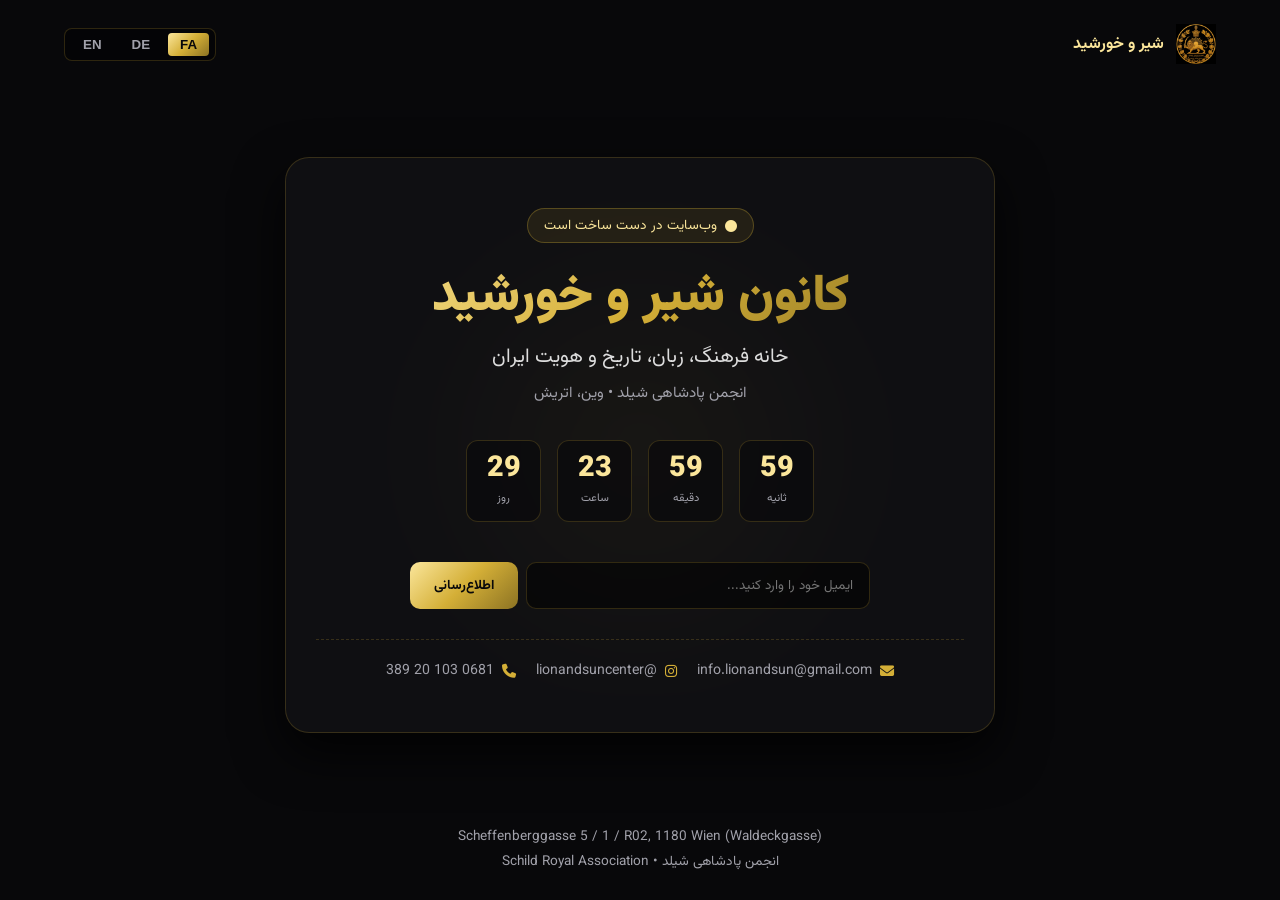
==== commit a987e460: "refactor: migrate and reorganize web image assets to central directory" ====
--- a/__index.html
+++ b/__index.html
@@ -308,7 +308,7 @@
     <!-- Header -->
     <header>
         <div class="brand-mini">
-            <img src="assets/images/logo.png" alt="Logo" onerror="this.style.display='none'">
+            <img src="img/logo-lion-sun.jpg" alt="Logo" onerror="this.style.display='none'">
             <span class="brand-title" data-i18n="brand">شیر و خورشید</span>
         </div>
 
